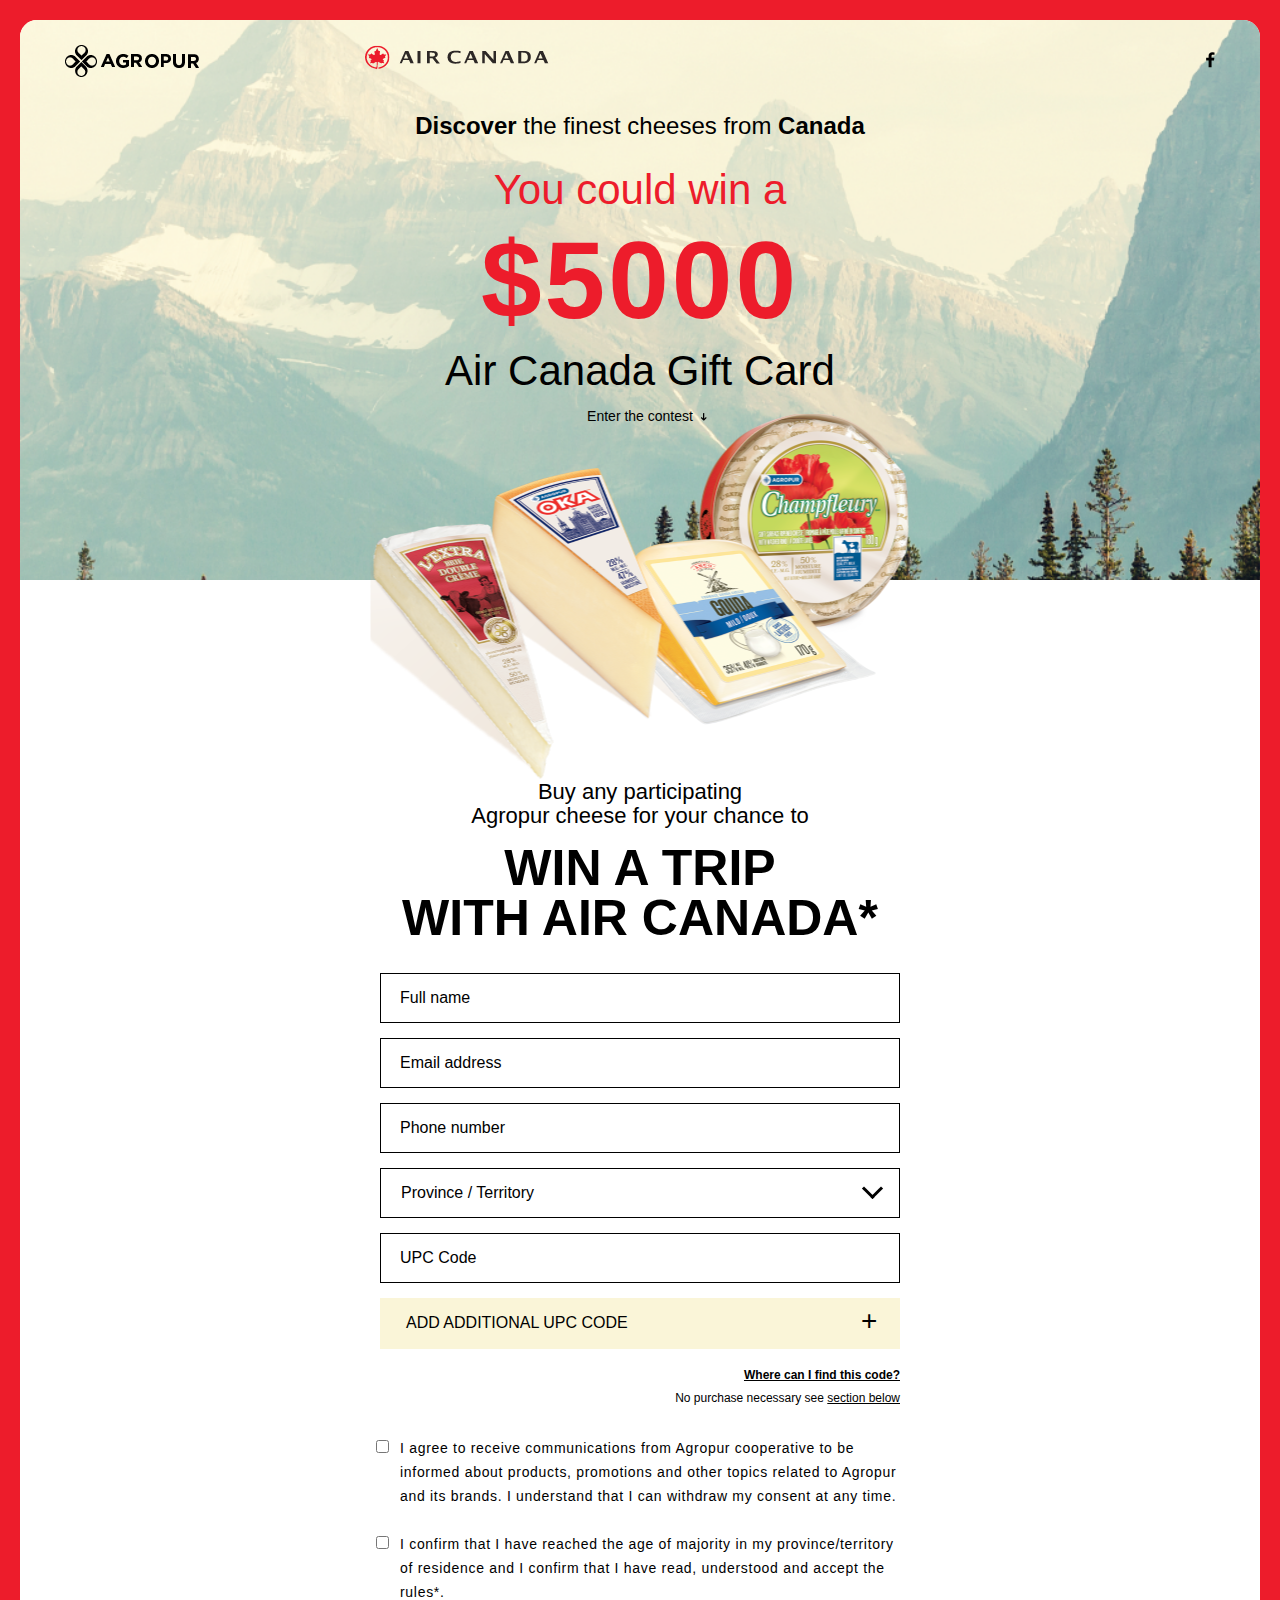
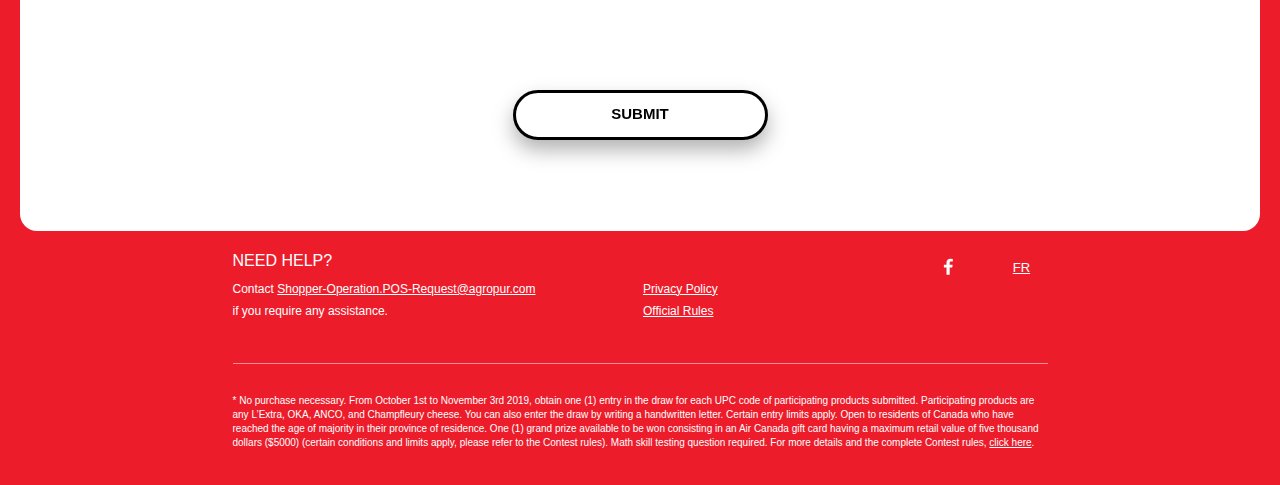
==== index.html @ e72fb613 "init" ====
<!DOCTYPE html>
<html lang="en">
  <head>
  <!-- Global site tag (gtag.js) - Google Analytics -->
  <script async src="https://www.googletagmanager.com/gtag/js?id=UA-141666870-2"></script>
  <script>
    window.dataLayer = window.dataLayer || [];
    function gtag(){dataLayer.push(arguments);}
    gtag('js', new Date());

    gtag('config', 'UA-141666870-2');
  </script>

  <meta charset="utf-8">
  <meta http-equiv="X-UA-Compatible" content="IE=edge"/>
  <meta name="viewport" content="width=device-width, initial-scale=1"/>
  <meta name="description" content="You could win a $5,000 Air Canada Gift Card. Enter the Agropur finest cheeses contest today!">
  <title>Agropur | Finest cheeses - Win an Air Canada Gift Card</title>

  <meta property="og:title" content="You could win a $5,000 Air Canada Gift Card. Enter the Agropur finest cheeses contest today!"/>
  <meta property="og:description" content="Agropur | Finest cheeses - Win an Air Canada Gift Card"/>
  <meta property="og:url" content="">
  <meta property="og:type" content="article"/>
  <meta property="og:site_name" content="Agropur | Finest cheeses - Win an Air Canada Gift Card"/>
  <meta name="twitter:card" content="summary" />

  <link rel="stylesheet" href="../css/app.css"/>
  <link rel="icon" type="image/x-icon" href="../img/favicon.ico?v2"/>

  
  
  
  <script src="https://oss.maxcdn.com/html5shiv/3.7.3/html5shiv.min.js"></script>
  <script src="https://oss.maxcdn.com/respond/1.4.2/respond.min.js"></script>
  <script src="https://www.google.com/recaptcha/api.js?hl=en" async defer></script>
  
</head>


  <body>
    <div class="main container-fluid">
      <section class="hero-banner">
  <header class="header">
  <div class="row">
    <div class="col col-sm col-md-3 first-logo logo-wrap">
      <img src="/img/logo_black.png" alt="">
    </div>

    <div class="col col-sm col-md-3 second-logo logo-wrap">
      <img src="/img/logo.png" alt="">
    </div>

    <div class="col-2 col-sm social">
      <a
        href="https://www.facebook.com/barafromagesagropurcheesebar/"
        target="_blank"
        class="social-link"
      >
        <svg
  width="100%"
  height="100%"
  viewBox="0 0 32 32"
  preserveAspectRatio="xMaxYMax"
>
  <defs>
    <style>
      .white { fill:#fff; fill-rule:evenodd; }
    </style>
  </defs>
  <path d="M20.8,7.9v2.54H19.18c-1.27,0-1.51.56-1.51,1.38v1.82h3l-.41,2.85H17.67v7.29H14.51v-7.3H11.88V13.64h2.63v-2.1c0-2.43,1.6-3.76,3.94-3.76a20.89,20.89,0,0,1,2.35.12Z"/>
</svg>

      </a>
    </div>
  </div>
</header>


  <div class="toggled-wrap">
    <div class="banner-text mx-auto text-center" data-toggle>
      <h4>
        <span>Discover</span>
        the finest cheeses from 
        <span>Canada</span>
      </h4>

      
        <h3>You could win a</h3>
        <h2>$5000</h2>
        <h1>Air Canada Gift Card</h1>
      

      <a href="#contestForm" id="scrollToContest" class="scrollToContest">Enter the contest</a>
    </div>

    <div class="toggled-wrap d-none" data-confirmation>
      <div class="success mx-auto text-center">
        <h2>Thank you!</h2>
        <h3>You are registered for</h3>
        <h3>the contest. Good luck!</h3>

        <a
          href="https://www.cheesebar.ca"
          class="btn agropur-btn submit-btn"
        >discover our products</a>
      </div>
    </div>

  <img class="banner-image" src="/img/cheese.png" alt="">
</section>


      <section class="tagline-container" data-toggle>
  
    <div class="tagline tagline-02">Buy any participating</div>
    <div class="tagline tagline-02 second">Agropur cheese for your chance to</div>
    <div class="tagline tagline-01">win a trip</div>
    <div class="tagline tagline-01">with Air Canada*</div>
  
</section>

      <section class="form-wrapper" data-toggle>
  <div class="form container">
    <form
  id="contestForm"
  name="finestCheesesContestForm"
  class="validate"
  autocomplete="off"
  action="/"
  method="POST"
  data-num-upc-fields-visible="1"
  data-netlify-recaptcha="true"
  data-netlify="true"
>
  
  <fieldset class="form-group col-12 p-md-0">
    <input
      type="text"
      id="fullName"
      name="fullName"
      class="form-control"
      required
    >
    <label class="form-control-placeholder" for="fullName">Full name</label>
  </fieldset>
  

  
  <fieldset class="form-group col-12 p-md-0">
    <input
      type="email"
      id="emailAddress"
      name="emailAddress"
      class="form-control email"
      required
    >
    <label class="form-control-placeholder" for="emailAddress">Email address</label>
  </fieldset>
  

  
  <fieldset class="form-group col-12 p-md-0">
    <input
      type="text"
      id="phoneNumber"
      name="phoneNumber"
      class="form-control"
      pattern="^[\+]?[(]?[0-9]{3}[)]?[-\s\.]?[0-9]{3}[-\s\.]?[0-9]{4,6}$"
      title="Invalid phone number"
      required
    >
    <label class="form-control-placeholder" for="phoneNumber">Phone number</label>
  </fieldset>
  

  
  <fieldset class="form-group col-12 p-md-0 province-name-wrap">
    <select
      id="provinceName"
      name="province"
      class="form-control province-select"
      required
    >
      <option selected="selected" disabled="disabled" value="">
        Province / Territory
      </option>
      <option value="AB">Alberta</option>
      <option value="BC">British Columbia</option>
      <option value="MB">Manitoba</option>
      <option value="NB">New Brunswick</option>
      <option value="NL">Newfoundland and Labrador</option>
      <option value="NS">Nova Scotia</option>
      <option value="ON">Ontario</option>
      <option value="QUE">Québec</option>
      <option value="PE">Prince Edward Island</option>
      <option value="SK">Saskatchewan</option>
      <option value="NT">Northwest Territories</option>
      <option value="NU">Nunavut</option>
      <option value="YT">Yukon</option>
    </select>
  </fieldset>
  

  
  <fieldset class="form-group col-12 p-md-0">
    <input
      type="text"
      id="upcCode0"
      name="upcCode0"
      class="form-control upc-code-input"
      required
      aria-describedby="upcDescription"
    >
    <label
      class="form-control-placeholder"
      for="upcCode0"
    >UPC Code</label>
    <div id="upcDescription" class="sr-only">The UPC code is located on the packaging of your Agropur product as seen in the image below.  The exact location may vary based on the item of purchase. Simply copy all 12 numbers into the entry form.</div>
  </fieldset>
  

  
  <div
    id="additionalUpcContainer"
    class="form-group col-12 p-md-0"
  >
    <fieldset
      class="form-group col-12 p-x-0 mt4 hidden-upc"
      id="hiddenUPC1"
    >
      <input
        type="text"
        id="upcCode1"
        name="upcCode1"
        class="form-control upc-code-input"
        aria-describedby="upcDescription"
      >
      <label
        class="form-control-placeholder"
        for="upcCode1"
      >Add additional UPC code</label>
    </fieldset>
    <fieldset
      class="form-group col-12 p-x-0 mt4 hidden-upc"
      id="hiddenUPC2"
    >
      <input
        type="text"
        id="upcCode2"
        name="upcCode2"
        class="form-control upc-code-input"
        aria-describedby="upcDescription"
      >
      <label
        class="form-control-placeholder"
        for="upcCode2"
      >Add additional UPC code</label>
    </fieldset>
    <fieldset
      class="form-group col-12 p-x-0 mt4 hidden-upc"
      id="hiddenUPC3"
    >
      <input
        type="text"
        id="upcCode3"
        name="upcCode3"
        class="form-control upc-code-input"
        aria-describedby="upcDescription"
      >
      <label
        class="form-control-placeholder"
        for="upcCode3"
      >Add additional UPC code</label>
    </fieldset>
  </div>
  <fieldset
    class="form-group col-12 p-md-0"
    id="addUpcCodeContainer"
  >
    <button
      type="button"
      id="addUpcCode"
      class="btn agropur-btn add-upc-code-btn"
    >
      <span class="label">Add additional UPC code</span>
      <span class="plus-icon">+</span>
    </button>
  </fieldset>
  

  
  <div class="form-group col-12 p-md-0 additional-help">
    <div class="help-message-wrap">
      <div
        tabindex="0"
        class="help-message"
        data-toggle="tooltip"
        data-placement="bottom"
        title="The UPC code is located on the packaging of your Agropur product as seen in the image below.  The exact location may vary based on the item of purchase. Simply copy all 12 numbers into the entry form. <br><div class='text-center pt-3'><img src='../img/upc.png' /></span> "
      >Where can I find this code?</div>
      <div class="purchase">
        No purchase necessary see  <a href="#footer" class="purch-link">section below</a>
      </div>
    </div>
  </div>
  

  
  <div class="captcha-container">
    <div
      id="gRecaptcha"
      class="g-recaptcha"
      data-sitekey="6Lf3IbAUAAAAAP-q4TpZBT5dZRCLkTZSFWK0sGec"
      data-theme="light"
    ></div>
    <div class="captcha-error error-message">
      This field is required
    </div>
  </div>
  

  
  <fieldset class="check-container col-12 px-md-0">
    
    <div class="form-check">
      <input
        type="checkbox"
        id="subscribeCheck"
        name="subscribeCheck"
        value="true"
        class="form-check-input"
      />
      <label class="form-check-label" for="subscribeCheck">
        I agree to receive communications from Agropur cooperative to be informed about products, promotions and other topics related to Agropur and its brands. I understand that I can withdraw my consent at any time.
      </label>
    </div>
    

    
    <div class="form-check">
      <input
        type="checkbox"
        id="rulesCheck"
        name="rulesCheck"
        value="true"
        class="form-check-input"
        required
      />
      <label class="form-check-label" for="rulesCheck">
        I confirm that I have reached the age of majority in my province/territory of residence and I confirm that I have read, understood and accept the rules*.
      </label>
    </div>
    
  </fieldset>
  

  
  <input
    class="hidden"
    type="text"
    id="language"
    name="language"
    value="en"
  />
  

  
  <div class="form-group col-12 p-md-0 submit-entry-container">
    <button
      type="submit"
      id="submitEntry"
      class="btn agropur-btn submit-btn"
    >Submit</button>
  </div>
  
</form>

  </div>
</section>
    </div>

    <footer class="footer-wrapper" id="footer">
  <div class="container-fluid">
    <div class="footer-nav">
      
      <div class="footer-column col-40-percent need-help-col">
        <h2 class="need-help-heading">Need help?</h2>
        <small class="need-help-text">
          <span>Contact <a href="mailto:Shopper-Operation.POS-Request@agropur.com">Shopper-Operation.POS-Request@agropur.com</a></span>
          <div>if you require any assistance.</div>
        </small>
      </div>
      

      
      <div class="footer-column col-40-percent admin-links">
        <ul class="link-list">
          <li class="list-item">
            <a href="https://www.agropur.com/en/privacy-policy?source=cheesebar.ca" class="footer-link" target="_blank">Privacy Policy</a>
          </li>
          <li class="list-item">
            <a href="/files/Reglement_en.pdf" class="footer-link" target="_blank">Official Rules</a>
          </li>
        </ul>
      </div>
      

      
      <div class="footer-column col-20-percent social-col">
        <ul class="link-list social-list">
          <li class="list-item">
            <a
              href="https://www.facebook.com/barafromagesagropurcheesebar/"
              target="_blank"
              class="social-link"
            >
              <svg
  width="100%"
  height="100%"
  viewBox="0 0 32 32"
  preserveAspectRatio="xMaxYMax"
>
  <defs>
    <style>
      .white { fill:#fff; fill-rule:evenodd; }
    </style>
  </defs>
  <path d="M20.8,7.9v2.54H19.18c-1.27,0-1.51.56-1.51,1.38v1.82h3l-.41,2.85H17.67v7.29H14.51v-7.3H11.88V13.64h2.63v-2.1c0-2.43,1.6-3.76,3.94-3.76a20.89,20.89,0,0,1,2.35.12Z"/>
</svg>

            </a>
          </li>
        </ul>

        <ul class="lang-switcher">
          <li>
            <a href="/fr">Fr</a>
          </li>
        </ul>
      </div>
      

    </div>

    <div class="footer-small-print-container">
      <small class="footer-small-print">
        * No purchase necessary. From October 1st to November 3rd 2019, obtain one (1) entry in the draw for each UPC code of participating products submitted. Participating products are any L’Extra, OKA, ANCO, and Champfleury cheese. You can also enter the draw by writing a handwritten letter. Certain entry limits apply. Open to residents of Canada who have reached the age of majority in their province of residence. One (1) grand prize available to be won consisting in an Air Canada gift card having a maximum retail value of five thousand dollars ($5000) (certain conditions and limits apply, please refer to the Contest rules). Math skill testing question required. For more details and the complete Contest rules,  <a href="/files/Reglement_en.pdf">click here</a>.
      </small>
    </div>

  </div>
</footer>


    <script src="../js/vendor.js"></script>
    <script src="../js/app.js"></script>
  </body>
</html>
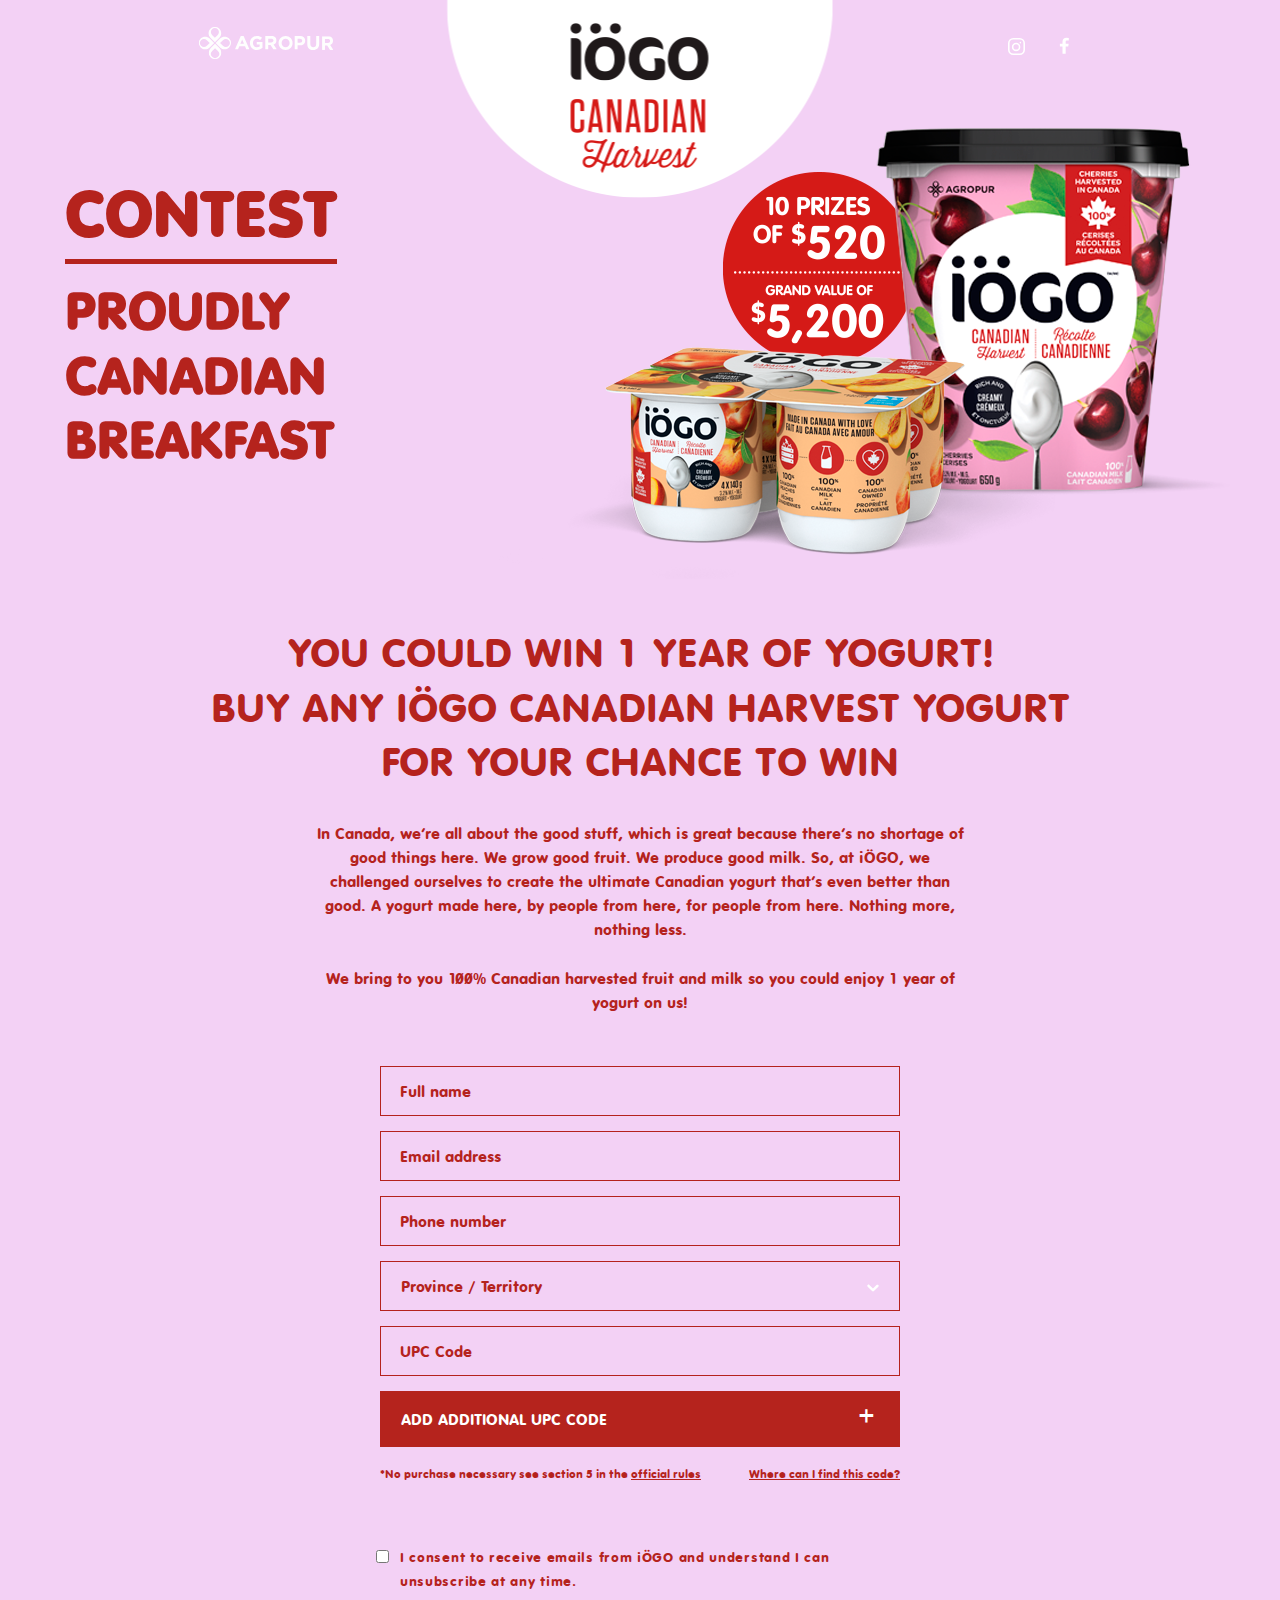
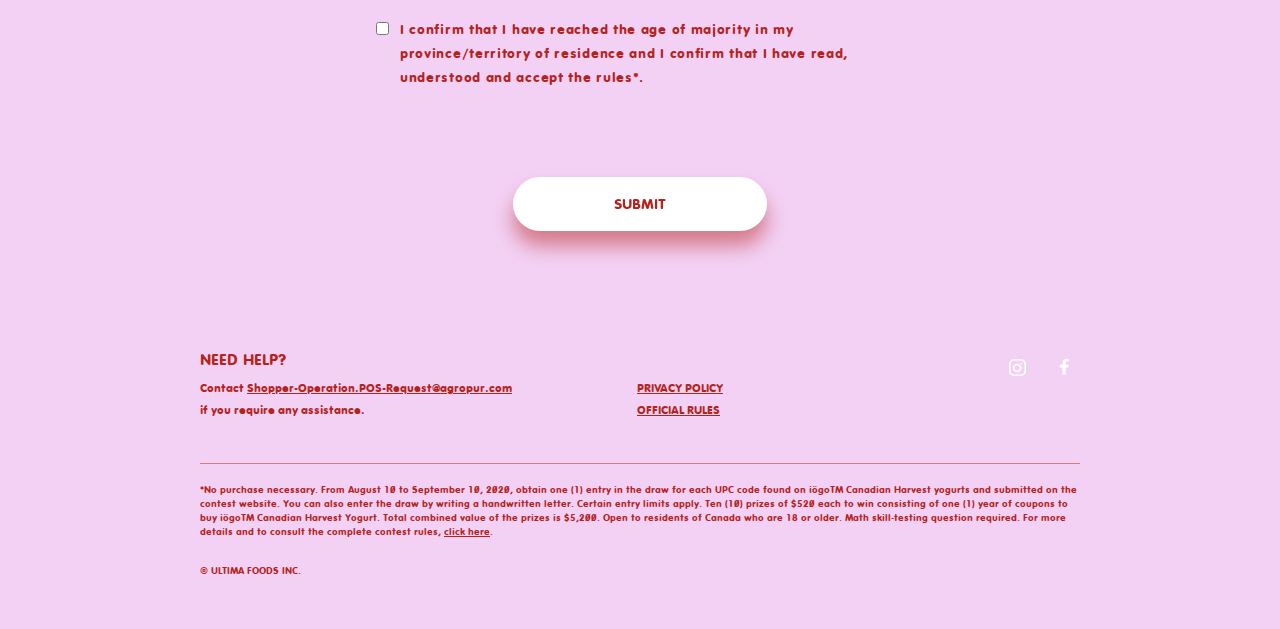
==== commit d8544a3c: "init 2" ====
--- a/index.html
+++ b/index.html
@@ -14,18 +14,18 @@
   <meta charset="utf-8">
   <meta http-equiv="X-UA-Compatible" content="IE=edge"/>
   <meta name="viewport" content="width=device-width, initial-scale=1"/>
-  <meta name="description" content="You could win a $5,000 Air Canada Gift Card. Enter the Agropur finest cheeses contest today!">
-  <title>Agropur | Finest cheeses - Win an Air Canada Gift Card</title>
-
-  <meta property="og:title" content="You could win a $5,000 Air Canada Gift Card. Enter the Agropur finest cheeses contest today!"/>
-  <meta property="og:description" content="Agropur | Finest cheeses - Win an Air Canada Gift Card"/>
+  <meta name="description" content="You could win 1 year of yogurt!">
+  <title>iÖGO Canadian Harvest - Win 1 year of yogurt!</title>
+
+  <meta property="og:title" content="You could win 1 year of yogurt!"/>
+  <meta property="og:description" content="iÖGO Canadian Harvest - Win 1 year of yogurt!"/>
   <meta property="og:url" content="">
   <meta property="og:type" content="article"/>
-  <meta property="og:site_name" content="Agropur | Finest cheeses - Win an Air Canada Gift Card"/>
+  <meta property="og:site_name" content="iÖGO Canadian Harvest - Win 1 year of yogurt!"/>
   <meta name="twitter:card" content="summary" />
 
-  <link rel="stylesheet" href="../css/app.css"/>
-  <link rel="icon" type="image/x-icon" href="../img/favicon.ico?v2"/>
+  <link rel="stylesheet" href="./css/app.css"/>
+  <link rel="icon" type="image/x-icon" href="./img/favicon.ico?v2"/>
 
   
   
@@ -38,25 +38,64 @@
 
 
   <body>
-    <div class="main container-fluid">
-      <section class="hero-banner">
-  <header class="header">
-  <div class="row">
-    <div class="col col-sm col-md-3 first-logo logo-wrap">
-      <img src="/img/logo_black.png" alt="">
-    </div>
-
-    <div class="col col-sm col-md-3 second-logo logo-wrap">
-      <img src="/img/logo.png" alt="">
-    </div>
-
-    <div class="col-2 col-sm social">
-      <a
-        href="https://www.facebook.com/barafromagesagropurcheesebar/"
-        target="_blank"
-        class="social-link"
-      >
+    <section class="header-wrapper">
+  
+  <div class="header-content-wrapper">
+    <div class="content header-content">
+      <div class="logo-agropur">
         <svg
+  width="192"
+  height="46"
+  xmlns="http://www.w3.org/2000/svg"
+  xmlns:xlink="http://www.w3.org/1999/xlink"
+>
+  <defs>
+    <path id="a" d="M.136.034h18.186V22H.136z"/>
+    <path id="c" d="M.085.358h15.8v19.558H.085z"/>
+  </defs>
+  <g fill="none" fill-rule="evenodd">
+    <path d="M43.331 16.636c-3.559-3.515-9.329-3.515-12.887 0L24 23l6.444 6.364c3.558 3.515 9.328 3.515 12.887 0a8.922 8.922 0 0 0 0-12.728m-8.832 10.438L30.375 23l4.124-4.073c2.278-2.25 5.972-2.25 8.25 0a5.71 5.71 0 0 1 0 8.147c-2.278 2.25-5.972 2.25-8.25 0M16.636 2.669c-3.515 3.559-3.515 9.329 0 12.887L23 22l6.364-6.444c3.515-3.559 3.515-9.328 0-12.887a8.922 8.922 0 0 0-12.728 0M27.074 11.5L23 15.625l-4.073-4.124c-2.25-2.278-2.25-5.972 0-8.25a5.71 5.71 0 0 1 8.147 0c2.25 2.278 2.25 5.97 0 8.249M2.669 29.364c3.559 3.515 9.329 3.515 12.887 0L22 23l-6.444-6.364c-3.558-3.515-9.328-3.515-12.887 0a8.921 8.921 0 0 0 0 12.728m8.832-10.438L15.625 23l-4.124 4.073c-2.278 2.25-5.972 2.25-8.25 0a5.71 5.71 0 0 1 0-8.147c2.278-2.25 5.972-2.25 8.25 0" fill="#FEFEFE"/>
+    <g transform="translate(14 24)">
+      <mask id="b" fill="#fff">
+        <use xlink:href="#a"/>
+      </mask>
+      <path d="M15.658 19.335a9.102 9.102 0 0 0 0-12.867L9.23.034l-6.43 6.434a9.102 9.102 0 0 0 0 12.867 9.088 9.088 0 0 0 12.86 0M5.112 10.517L9.23 6.4l4.115 4.118a5.827 5.827 0 0 1 0 8.237 5.818 5.818 0 0 1-8.23 0 5.827 5.827 0 0 1 0-8.237" fill="#FEFEFE" mask="url(#b)"/>
+    </g>
+    <path d="M64.018 13L71.96 31.33a.483.483 0 0 1-.452.671h-3.705l-1.77-4.26h-8.179L56.087 32h-3.595a.483.483 0 0 1-.452-.671L59.982 13h4.036zm.495 11.049l-2.567-6.161-2.572 6.16h5.14zM73 23.055V23C73 17.504 77.183 13 82.904 13c3.402 0 5.453.941 7.422 2.654l-2.317 2.858a.475.475 0 0 1-.67.067c-1.315-1.055-2.57-1.657-4.569-1.657-3.023 0-5.425 2.737-5.425 6.023V23c0 3.538 2.375 6.133 5.722 6.133 1.51 0 2.86-.386 3.912-1.16V25.21h-4.182v-3.673H91v8.397C89.057 31.62 86.385 33 82.93 33 77.05 33 73 28.773 73 23.055M95 13h8.691c2.417 0 4.291.678 5.54 1.926 1.06 1.06 1.63 2.552 1.63 4.344v.055c0 3.065-1.656 4.993-4.075 5.887l4.129 6.033c.22.32-.01.755-.399.755h-3.973l-4.074-6.08h-3.287V32H95V13zm8.418 9.23c2.039 0 3.205-1.086 3.205-2.689v-.054c0-1.79-1.25-2.715-3.285-2.715h-4.156v5.457h4.236zM114 23.055V23c0-5.495 4.22-9.999 10.027-9.999 5.807 0 9.973 4.448 9.973 9.945V23C134 28.498 129.78 33 123.972 33c-5.805 0-9.972-4.449-9.972-9.945m15.672 0V23c0-3.314-2.364-6.077-5.7-6.077-3.332 0-5.644 2.707-5.644 6.023V23c0 3.316 2.364 6.077 5.699 6.077 3.334 0 5.645-2.707 5.645-6.02M137 13h7.743c4.522 0 7.257 2.687 7.257 6.569v.053c0 4.398-3.412 6.678-7.664 6.678h-3.166V32H137V13zm7.473 9.58c2.085 0 3.302-1.249 3.302-2.876v-.055c0-1.873-1.3-2.877-3.384-2.877h-3.221v5.809h3.303zM155 24.253V13h4.292v11.139c0 3.207 1.588 4.867 4.208 4.867 2.621 0 4.207-1.603 4.207-4.727V13H172v11.11c0 5.965-3.315 8.89-8.554 8.89-5.243 0-8.446-2.954-8.446-8.747" fill="#FEFEFE"/>
+    <g transform="translate(176 13)">
+        <mask id="d" fill="#fff">
+          <use xlink:href="#c"/>
+        </mask>
+      <path d="M.085.358h8.582c2.387 0 4.238.698 5.473 1.982 1.046 1.091 1.609 2.628 1.609 4.472v.057c0 3.155-1.635 5.14-4.024 6.06l4.076 6.21c.217.33-.01.777-.394.777h-3.922l-4.026-6.259H4.213v6.26H.085V.357zm8.314 9.5c2.013 0 3.165-1.117 3.165-2.767v-.055c0-1.844-1.236-2.795-3.245-2.795H4.213V9.86H8.4z" fill="#FEFEFE" mask="url(#d)"/>
+    </g>
+  </g>
+</svg>
+
+      </div>
+
+      <img class="hero-logo" src="./img/hero-logo.png" alt="iÖGO Canadian Harvest Logo">
+
+      <div class="hero-nav">
+        <a class="icon-ig" href="https://www.instagram.com/iogocanada" target="_blank">
+          <svg
+  width="100%"
+  height="100%"
+  viewBox="0 0 32 32"
+  preserveAspectRatio="xMaxYMax"
+>
+  <defs>
+    <style>
+      .white{ fill:#fff; }
+    </style>
+  </defs>
+  <path class="white" d="M19.69,8H13.31A5.31,5.31,0,0,0,8,13.31v6.38A5.31,5.31,0,0,0,13.31,25h6.38A5.31,5.31,0,0,0,25,19.69V13.31A5.31,5.31,0,0,0,19.69,8Zm3.72,11.69a3.74,3.74,0,0,1-3.72,3.72H13.31a3.74,3.74,0,0,1-3.72-3.72V13.31a3.74,3.74,0,0,1,3.72-3.72h6.38a3.74,3.74,0,0,1,3.72,3.72Z"/>
+  <path class="white" d="M16.11,12.64a4.25,4.25,0,1,0,4.25,4.25A4.25,4.25,0,0,0,16.11,12.64Zm0,6.9a2.66,2.66,0,1,1,2.66-2.65A2.65,2.65,0,0,1,16.11,19.54Z"/>
+  <circle class="white" cx="20.36" cy="12.64" r="0.77"/>
+</svg>
+
+        </a>
+        <a class="icon-fb" href="https://www.facebook.com/iogo" target="_blank">
+          <svg
   width="100%"
   height="100%"
   viewBox="0 0 32 32"
@@ -67,63 +106,91 @@
       .white { fill:#fff; fill-rule:evenodd; }
     </style>
   </defs>
-  <path d="M20.8,7.9v2.54H19.18c-1.27,0-1.51.56-1.51,1.38v1.82h3l-.41,2.85H17.67v7.29H14.51v-7.3H11.88V13.64h2.63v-2.1c0-2.43,1.6-3.76,3.94-3.76a20.89,20.89,0,0,1,2.35.12Z"/>
+  <path class="white" d="M20.8,7.9v2.54H19.18c-1.27,0-1.51.56-1.51,1.38v1.82h3l-.41,2.85H17.67v7.29H14.51v-7.3H11.88V13.64h2.63v-2.1c0-2.43,1.6-3.76,3.94-3.76a20.89,20.89,0,0,1,2.35.12Z"/>
 </svg>
 
+        </a>
+      </div>
+    </div>
+  </div>
+  
+
+  <div class="content">
+
+    
+    <div
+      class="k-thx-bye d-none"
+      data-confirmation
+    >
+      <h1 class="confirmation-heading">
+        <img
+          class="thank-you-raster"
+          src="./img/hero-thank-you.png"
+          alt="Thank you!"
+        />
+      </h1>
+      <div class="confirmation-subheading">
+        Your inscription is being submitted. Good luck!
+      </div>
+      <a
+        class="agropur-btn discover-cta"
+        href="https://www.iogo.ca/en/canadian-harvest/"
+      >
+        Purchase more iÖGO Canadian Harvest yogurt for even more chances to win
       </a>
     </div>
-  </div>
-</header>
-
-
-  <div class="toggled-wrap">
-    <div class="banner-text mx-auto text-center" data-toggle>
-      <h4>
-        <span>Discover</span>
-        the finest cheeses from 
-        <span>Canada</span>
-      </h4>
-
-      
-        <h3>You could win a</h3>
-        <h2>$5000</h2>
-        <h1>Air Canada Gift Card</h1>
-      
-
-      <a href="#contestForm" id="scrollToContest" class="scrollToContest">Enter the contest</a>
-    </div>
-
-    <div class="toggled-wrap d-none" data-confirmation>
-      <div class="success mx-auto text-center">
-        <h2>Thank you!</h2>
-        <h3>You are registered for</h3>
-        <h3>the contest. Good luck!</h3>
-
-        <a
-          href="https://www.cheesebar.ca"
-          class="btn agropur-btn submit-btn"
-        >discover our products</a>
-      </div>
-    </div>
-
-  <img class="banner-image" src="/img/cheese.png" alt="">
+    
+  </div>
+
+  
+  <div class="products-display">
+    <div data-toggle class="hero-wrapper">
+      <h1 class="hero-heading">
+       <strong>
+          Contest
+        </strong>
+        Proudly Canadian Breakfast
+      </h1>
+    </div>
+    <div class="yogurt-pots-container">
+      <img class="yogurt-pots" src="./img/hero-banner-products.png" alt="Tub of 650g cherry and 4x140g peach flavoured Canadian Harvest yogurt aligned on pink background" />
+    </div>
+  </div>
+  
 </section>
 
 
-      <section class="tagline-container" data-toggle>
-  
-    <div class="tagline tagline-02">Buy any participating</div>
-    <div class="tagline tagline-02 second">Agropur cheese for your chance to</div>
-    <div class="tagline tagline-01">win a trip</div>
-    <div class="tagline tagline-01">with Air Canada*</div>
-  
+    <section class="content tagline-container" data-toggle>
+  <div class="tagline tagline-01">
+    YOU COULD WIN 1 YEAR OF YOGURT!
+  </div>
+  <div class="tagline tagline-02">
+    BUY ANY IÖGO CANADIAN HARVEST YOGURT FOR YOUR CHANCE TO WIN
+  </div>
+  <div class="tagline tagline-03">
+    
+  </div>
+
+  <p class="long-tagline">
+    In Canada, we’re all about the good stuff, which is great because there’s no shortage of good things here. We grow good fruit. We produce good milk. So, at iÖGO, we challenged ourselves to create the ultimate Canadian yogurt that’s even better than good. A yogurt made here, by people from here, for people from here. Nothing more, nothing less.
+  </p>
+  <p class="long-tagline">
+    We bring to you 100% Canadian harvested fruit and milk so you could enjoy 1 year of yogurt on us!
+  </p>
+  <p class="long-tagline long-tagline-01">
+    
+  </p>
+  <p class="long-tagline long-tagline-02">
+    
+  </p>
 </section>
 
-      <section class="form-wrapper" data-toggle>
-  <div class="form container">
-    <form
+
+    <section class="content form-wrapper" data-toggle>
+      <div class="form container">
+        <form
   id="contestForm"
-  name="finestCheesesContestForm"
+  name="olympicContestForm"
   class="validate"
   autocomplete="off"
   action="/"
@@ -174,7 +241,7 @@
   
 
   
-  <fieldset class="form-group col-12 p-md-0 province-name-wrap">
+  <fieldset class="form-group col-12 p-md-0">
     <select
       id="provinceName"
       name="province"
@@ -191,7 +258,6 @@
       <option value="NL">Newfoundland and Labrador</option>
       <option value="NS">Nova Scotia</option>
       <option value="ON">Ontario</option>
-      <option value="QUE">Québec</option>
       <option value="PE">Prince Edward Island</option>
       <option value="SK">Saskatchewan</option>
       <option value="NT">Northwest Territories</option>
@@ -238,7 +304,7 @@
       <label
         class="form-control-placeholder"
         for="upcCode1"
-      >Add additional UPC code</label>
+      >Additional UPC Code #1</label>
     </fieldset>
     <fieldset
       class="form-group col-12 p-x-0 mt4 hidden-upc"
@@ -254,7 +320,7 @@
       <label
         class="form-control-placeholder"
         for="upcCode2"
-      >Add additional UPC code</label>
+      >Additional UPC Code #2</label>
     </fieldset>
     <fieldset
       class="form-group col-12 p-x-0 mt4 hidden-upc"
@@ -270,7 +336,7 @@
       <label
         class="form-control-placeholder"
         for="upcCode3"
-      >Add additional UPC code</label>
+      >Additional UPC Code #3</label>
     </fieldset>
   </div>
   <fieldset
@@ -290,18 +356,20 @@
 
   
   <div class="form-group col-12 p-md-0 additional-help">
-    <div class="help-message-wrap">
-      <div
-        tabindex="0"
-        class="help-message"
-        data-toggle="tooltip"
-        data-placement="bottom"
-        title="The UPC code is located on the packaging of your Agropur product as seen in the image below.  The exact location may vary based on the item of purchase. Simply copy all 12 numbers into the entry form. <br><div class='text-center pt-3'><img src='../img/upc.png' /></span> "
-      >Where can I find this code?</div>
-      <div class="purchase">
-        No purchase necessary see  <a href="#footer" class="purch-link">section below</a>
-      </div>
-    </div>
+    <div
+      id="upcCodeHelp"
+      class="no-purchase-necessary"
+    >
+      *No purchase necessary see section 5 in the
+      <a href="/files/olympic-contest-rules-en.pdf">official rules</a>
+    </div>
+    <div
+      tabindex="0"
+      class="help-message"
+      data-toggle="tooltip"
+      data-placement="bottom"
+      title="The UPC code is located on the packaging of your Agropur product as seen in the image below.  The exact location may vary based on the item of purchase. Simply copy all 12 numbers into the entry form. <br><div class='text-center pt-3'><img src='./img/upc.png' /></span> "
+    >Where can I find this code?</div>
   </div>
   
 
@@ -311,7 +379,7 @@
       id="gRecaptcha"
       class="g-recaptcha"
       data-sitekey="6Lf3IbAUAAAAAP-q4TpZBT5dZRCLkTZSFWK0sGec"
-      data-theme="light"
+      data-theme="clean"
     ></div>
     <div class="captcha-error error-message">
       This field is required
@@ -331,7 +399,7 @@
         class="form-check-input"
       />
       <label class="form-check-label" for="subscribeCheck">
-        I agree to receive communications from Agropur cooperative to be informed about products, promotions and other topics related to Agropur and its brands. I understand that I can withdraw my consent at any time.
+        I consent to receive emails from iÖGO and understand I can unsubscribe at any time.
       </label>
     </div>
     
@@ -369,25 +437,26 @@
     <button
       type="submit"
       id="submitEntry"
-      class="btn agropur-btn submit-btn"
+      class="btn agropur-btn"
     >Submit</button>
   </div>
   
 </form>
 
-  </div>
-</section>
-    </div>
-
-    <footer class="footer-wrapper" id="footer">
-  <div class="container-fluid">
+      </div>
+    </section>
+
+    <footer class="footer-wrapper">
+  <div class="content">
+
     <div class="footer-nav">
+
       
       <div class="footer-column col-40-percent need-help-col">
         <h2 class="need-help-heading">Need help?</h2>
         <small class="need-help-text">
           <span>Contact <a href="mailto:Shopper-Operation.POS-Request@agropur.com">Shopper-Operation.POS-Request@agropur.com</a></span>
-          <div>if you require any assistance.</div>
+          <span>if you require any assistance.</span>
         </small>
       </div>
       
@@ -396,10 +465,10 @@
       <div class="footer-column col-40-percent admin-links">
         <ul class="link-list">
           <li class="list-item">
-            <a href="https://www.agropur.com/en/privacy-policy?source=cheesebar.ca" class="footer-link" target="_blank">Privacy Policy</a>
+            <a href="https://www.olympicdairy.com/privacy" class="footer-link" target="_blank">Privacy Policy</a>
           </li>
           <li class="list-item">
-            <a href="/files/Reglement_en.pdf" class="footer-link" target="_blank">Official Rules</a>
+            <a href="/files/olympic-contest-rules-en.pdf" class="footer-link">Official Rules</a>
           </li>
         </ul>
       </div>
@@ -407,10 +476,34 @@
 
       
       <div class="footer-column col-20-percent social-col">
-        <ul class="link-list social-list">
+        <ul class="link-list">
           <li class="list-item">
             <a
-              href="https://www.facebook.com/barafromagesagropurcheesebar/"
+              href="https://www.instagram.com/iogocanada"
+              target="_blank"
+              class="social-link"
+            >
+              <svg
+  width="100%"
+  height="100%"
+  viewBox="0 0 32 32"
+  preserveAspectRatio="xMaxYMax"
+>
+  <defs>
+    <style>
+      .white{ fill:#fff; }
+    </style>
+  </defs>
+  <path class="white" d="M19.69,8H13.31A5.31,5.31,0,0,0,8,13.31v6.38A5.31,5.31,0,0,0,13.31,25h6.38A5.31,5.31,0,0,0,25,19.69V13.31A5.31,5.31,0,0,0,19.69,8Zm3.72,11.69a3.74,3.74,0,0,1-3.72,3.72H13.31a3.74,3.74,0,0,1-3.72-3.72V13.31a3.74,3.74,0,0,1,3.72-3.72h6.38a3.74,3.74,0,0,1,3.72,3.72Z"/>
+  <path class="white" d="M16.11,12.64a4.25,4.25,0,1,0,4.25,4.25A4.25,4.25,0,0,0,16.11,12.64Zm0,6.9a2.66,2.66,0,1,1,2.66-2.65A2.65,2.65,0,0,1,16.11,19.54Z"/>
+  <circle class="white" cx="20.36" cy="12.64" r="0.77"/>
+</svg>
+
+            </a>
+          </li>
+          <li class="list-item">
+            <a
+              href="https://www.facebook.com/iogo"
               target="_blank"
               class="social-link"
             >
@@ -425,18 +518,12 @@
       .white { fill:#fff; fill-rule:evenodd; }
     </style>
   </defs>
-  <path d="M20.8,7.9v2.54H19.18c-1.27,0-1.51.56-1.51,1.38v1.82h3l-.41,2.85H17.67v7.29H14.51v-7.3H11.88V13.64h2.63v-2.1c0-2.43,1.6-3.76,3.94-3.76a20.89,20.89,0,0,1,2.35.12Z"/>
+  <path class="white" d="M20.8,7.9v2.54H19.18c-1.27,0-1.51.56-1.51,1.38v1.82h3l-.41,2.85H17.67v7.29H14.51v-7.3H11.88V13.64h2.63v-2.1c0-2.43,1.6-3.76,3.94-3.76a20.89,20.89,0,0,1,2.35.12Z"/>
 </svg>
 
             </a>
           </li>
         </ul>
-
-        <ul class="lang-switcher">
-          <li>
-            <a href="/fr">Fr</a>
-          </li>
-        </ul>
       </div>
       
 
@@ -444,15 +531,18 @@
 
     <div class="footer-small-print-container">
       <small class="footer-small-print">
-        * No purchase necessary. From October 1st to November 3rd 2019, obtain one (1) entry in the draw for each UPC code of participating products submitted. Participating products are any L’Extra, OKA, ANCO, and Champfleury cheese. You can also enter the draw by writing a handwritten letter. Certain entry limits apply. Open to residents of Canada who have reached the age of majority in their province of residence. One (1) grand prize available to be won consisting in an Air Canada gift card having a maximum retail value of five thousand dollars ($5000) (certain conditions and limits apply, please refer to the Contest rules). Math skill testing question required. For more details and the complete Contest rules,  <a href="/files/Reglement_en.pdf">click here</a>.
+         *No purchase necessary. From August 10 to September 10, 2020, obtain one (1) entry in the draw for each UPC code found on iögoTM Canadian Harvest yogurts and submitted on the contest website. You can also enter the draw by writing a handwritten letter. Certain entry limits apply. Ten (10) prizes of $520 each to win consisting of one (1) year of coupons to buy iögoTM Canadian Harvest Yogurt. Total combined value of the prizes is $5,200. Open to residents of Canada who are 18 or older. Math skill-testing question required. For more details and to consult the complete contest rules, <a href="/files/olympic-contest-rules-en.pdf">click here</a>.
       </small>
+      <small class="footer-copyrights">
+        ® Ultima Foods Inc.
+      </small>
     </div>
 
   </div>
 </footer>
 
 
-    <script src="../js/vendor.js"></script>
-    <script src="../js/app.js"></script>
+    <script src="./js/vendor.js"></script>
+    <script src="./js/app.js"></script>
   </body>
 </html>
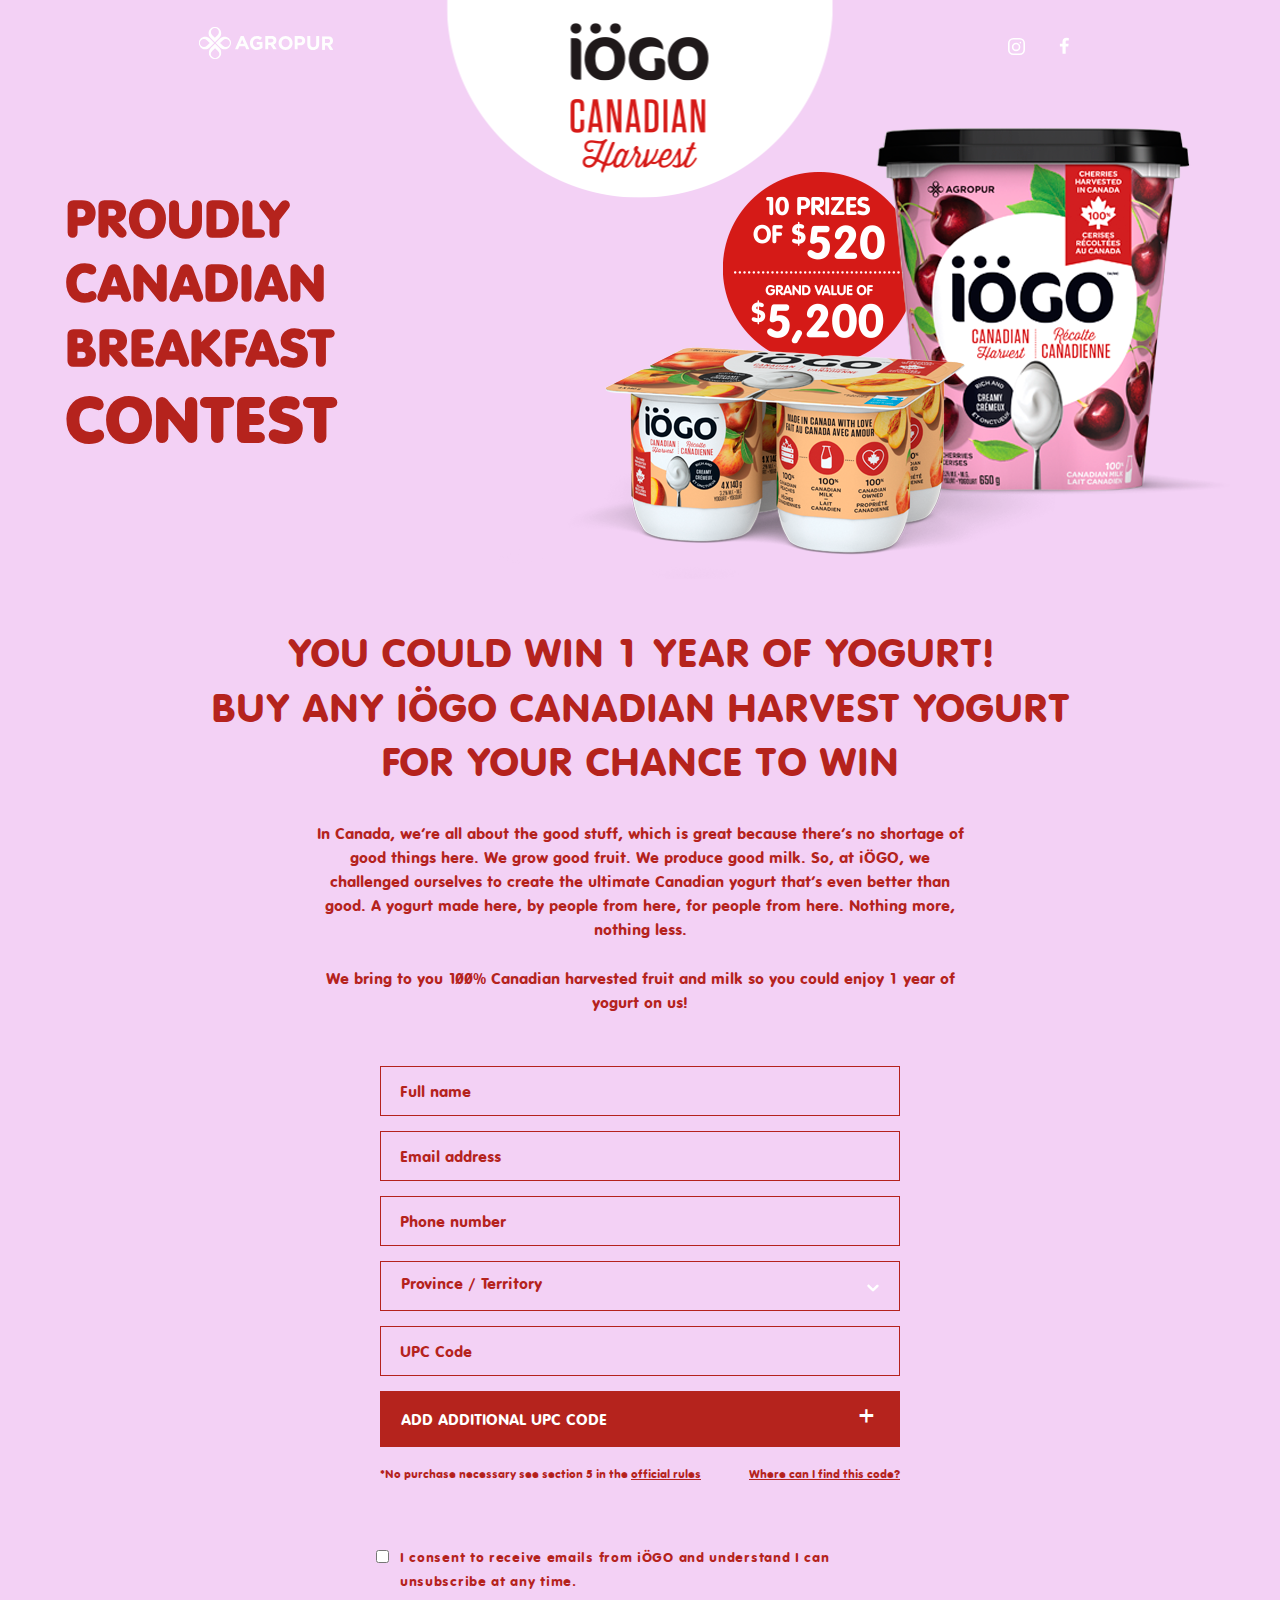
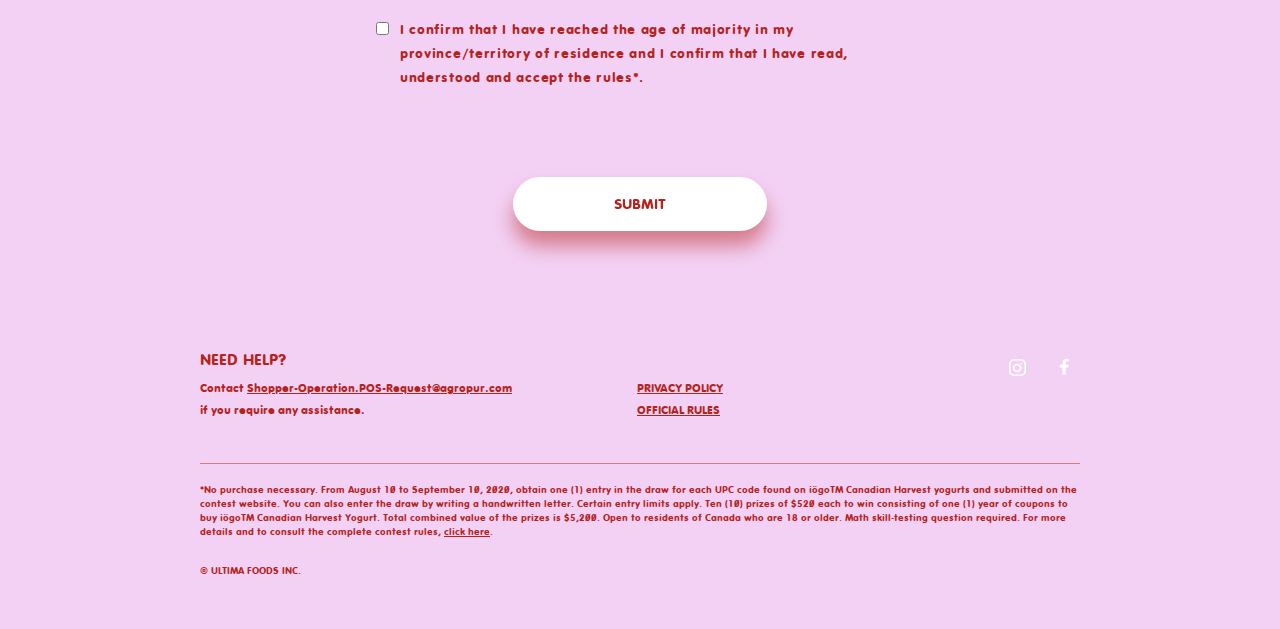
==== commit 3af32beb: "update =)" ====
--- a/index.html
+++ b/index.html
@@ -27,19 +27,19 @@
   <link rel="stylesheet" href="./css/app.css"/>
   <link rel="icon" type="image/x-icon" href="./img/favicon.ico?v2"/>
 
-  
-  
-  
+
+
+
   <script src="https://oss.maxcdn.com/html5shiv/3.7.3/html5shiv.min.js"></script>
   <script src="https://oss.maxcdn.com/respond/1.4.2/respond.min.js"></script>
   <script src="https://www.google.com/recaptcha/api.js?hl=en" async defer></script>
-  
+
 </head>
 
 
   <body>
     <section class="header-wrapper">
-  
+
   <div class="header-content-wrapper">
     <div class="content header-content">
       <div class="logo-agropur">
@@ -113,11 +113,11 @@
       </div>
     </div>
   </div>
-  
+
 
   <div class="content">
 
-    
+
     <div
       class="k-thx-bye d-none"
       data-confirmation
@@ -125,7 +125,7 @@
       <h1 class="confirmation-heading">
         <img
           class="thank-you-raster"
-          src="./img/hero-thank-you.png"
+          src="./img/hero-thank-you1.png"
           alt="Thank you!"
         />
       </h1>
@@ -139,24 +139,24 @@
         Purchase more iÖGO Canadian Harvest yogurt for even more chances to win
       </a>
     </div>
-    
-  </div>
-
-  
+
+  </div>
+
+
   <div class="products-display">
     <div data-toggle class="hero-wrapper">
       <h1 class="hero-heading">
-       <strong>
+        Proudly Canadian Breakfast
+         <strong>
           Contest
         </strong>
-        Proudly Canadian Breakfast
       </h1>
     </div>
     <div class="yogurt-pots-container">
       <img class="yogurt-pots" src="./img/hero-banner-products.png" alt="Tub of 650g cherry and 4x140g peach flavoured Canadian Harvest yogurt aligned on pink background" />
     </div>
   </div>
-  
+
 </section>
 
 
@@ -168,7 +168,7 @@
     BUY ANY IÖGO CANADIAN HARVEST YOGURT FOR YOUR CHANCE TO WIN
   </div>
   <div class="tagline tagline-03">
-    
+
   </div>
 
   <p class="long-tagline">
@@ -178,10 +178,10 @@
     We bring to you 100% Canadian harvested fruit and milk so you could enjoy 1 year of yogurt on us!
   </p>
   <p class="long-tagline long-tagline-01">
-    
+
   </p>
   <p class="long-tagline long-tagline-02">
-    
+
   </p>
 </section>
 
@@ -199,7 +199,7 @@
   data-netlify-recaptcha="true"
   data-netlify="true"
 >
-  
+
   <fieldset class="form-group col-12 p-md-0">
     <input
       type="text"
@@ -210,9 +210,9 @@
     >
     <label class="form-control-placeholder" for="fullName">Full name</label>
   </fieldset>
-  
-
-  
+
+
+
   <fieldset class="form-group col-12 p-md-0">
     <input
       type="email"
@@ -223,9 +223,9 @@
     >
     <label class="form-control-placeholder" for="emailAddress">Email address</label>
   </fieldset>
-  
-
-  
+
+
+
   <fieldset class="form-group col-12 p-md-0">
     <input
       type="text"
@@ -238,9 +238,9 @@
     >
     <label class="form-control-placeholder" for="phoneNumber">Phone number</label>
   </fieldset>
-  
-
-  
+
+
+
   <fieldset class="form-group col-12 p-md-0">
     <select
       id="provinceName"
@@ -263,11 +263,12 @@
       <option value="NT">Northwest Territories</option>
       <option value="NU">Nunavut</option>
       <option value="YT">Yukon</option>
+      <option value="QC">Quebec</option>
     </select>
   </fieldset>
-  
-
-  
+
+
+
   <fieldset class="form-group col-12 p-md-0">
     <input
       type="text"
@@ -281,11 +282,11 @@
       class="form-control-placeholder"
       for="upcCode0"
     >UPC Code</label>
-    <div id="upcDescription" class="sr-only">The UPC code is located on the packaging of your Agropur product as seen in the image below.  The exact location may vary based on the item of purchase. Simply copy all 12 numbers into the entry form.</div>
-  </fieldset>
-  
-
-  
+    <div id="upcDescription" class="sr-only">The UPC code is located on the packaging of your iögo Canadian Harvest product as seen in the image below.  The exact location may vary based on the item of purchase. Simply copy all 12 numbers into the entry form.</div>
+  </fieldset>
+
+
+
   <div
     id="additionalUpcContainer"
     class="form-group col-12 p-md-0"
@@ -352,9 +353,9 @@
       <span class="plus-icon">+</span>
     </button>
   </fieldset>
-  
-
-  
+
+
+
   <div class="form-group col-12 p-md-0 additional-help">
     <div
       id="upcCodeHelp"
@@ -368,12 +369,12 @@
       class="help-message"
       data-toggle="tooltip"
       data-placement="bottom"
-      title="The UPC code is located on the packaging of your Agropur product as seen in the image below.  The exact location may vary based on the item of purchase. Simply copy all 12 numbers into the entry form. <br><div class='text-center pt-3'><img src='./img/upc.png' /></span> "
+      title="The UPC code is located on the packaging of your iögo Canadian Harvest product as seen in the image below.  The exact location may vary based on the item of purchase. Simply copy all 12 numbers into the entry form. <br><div class='text-center pt-3'><img src='./img/upc.png' /></span> "
     >Where can I find this code?</div>
   </div>
-  
-
-  
+
+
+
   <div class="captcha-container">
     <div
       id="gRecaptcha"
@@ -385,11 +386,11 @@
       This field is required
     </div>
   </div>
-  
-
-  
+
+
+
   <fieldset class="check-container col-12 px-md-0">
-    
+
     <div class="form-check">
       <input
         type="checkbox"
@@ -402,9 +403,9 @@
         I consent to receive emails from iÖGO and understand I can unsubscribe at any time.
       </label>
     </div>
-    
-
-    
+
+
+
     <div class="form-check">
       <input
         type="checkbox"
@@ -418,11 +419,11 @@
         I confirm that I have reached the age of majority in my province/territory of residence and I confirm that I have read, understood and accept the rules*.
       </label>
     </div>
-    
-  </fieldset>
-  
-
-  
+
+  </fieldset>
+
+
+
   <input
     class="hidden"
     type="text"
@@ -430,9 +431,9 @@
     name="language"
     value="en"
   />
-  
-
-  
+
+
+
   <div class="form-group col-12 p-md-0 submit-entry-container">
     <button
       type="submit"
@@ -440,7 +441,7 @@
       class="btn agropur-btn"
     >Submit</button>
   </div>
-  
+
 </form>
 
       </div>
@@ -451,7 +452,7 @@
 
     <div class="footer-nav">
 
-      
+
       <div class="footer-column col-40-percent need-help-col">
         <h2 class="need-help-heading">Need help?</h2>
         <small class="need-help-text">
@@ -459,22 +460,22 @@
           <span>if you require any assistance.</span>
         </small>
       </div>
-      
-
-      
+
+
+
       <div class="footer-column col-40-percent admin-links">
         <ul class="link-list">
           <li class="list-item">
-            <a href="https://www.olympicdairy.com/privacy" class="footer-link" target="_blank">Privacy Policy</a>
+            <a href="https://www.iogo.ca/en/privacy-policy/" class="footer-link" target="_blank">Privacy Policy</a>
           </li>
           <li class="list-item">
             <a href="/files/olympic-contest-rules-en.pdf" class="footer-link">Official Rules</a>
           </li>
         </ul>
       </div>
-      
-
-      
+
+
+
       <div class="footer-column col-20-percent social-col">
         <ul class="link-list">
           <li class="list-item">
@@ -525,7 +526,7 @@
           </li>
         </ul>
       </div>
-      
+
 
     </div>
 
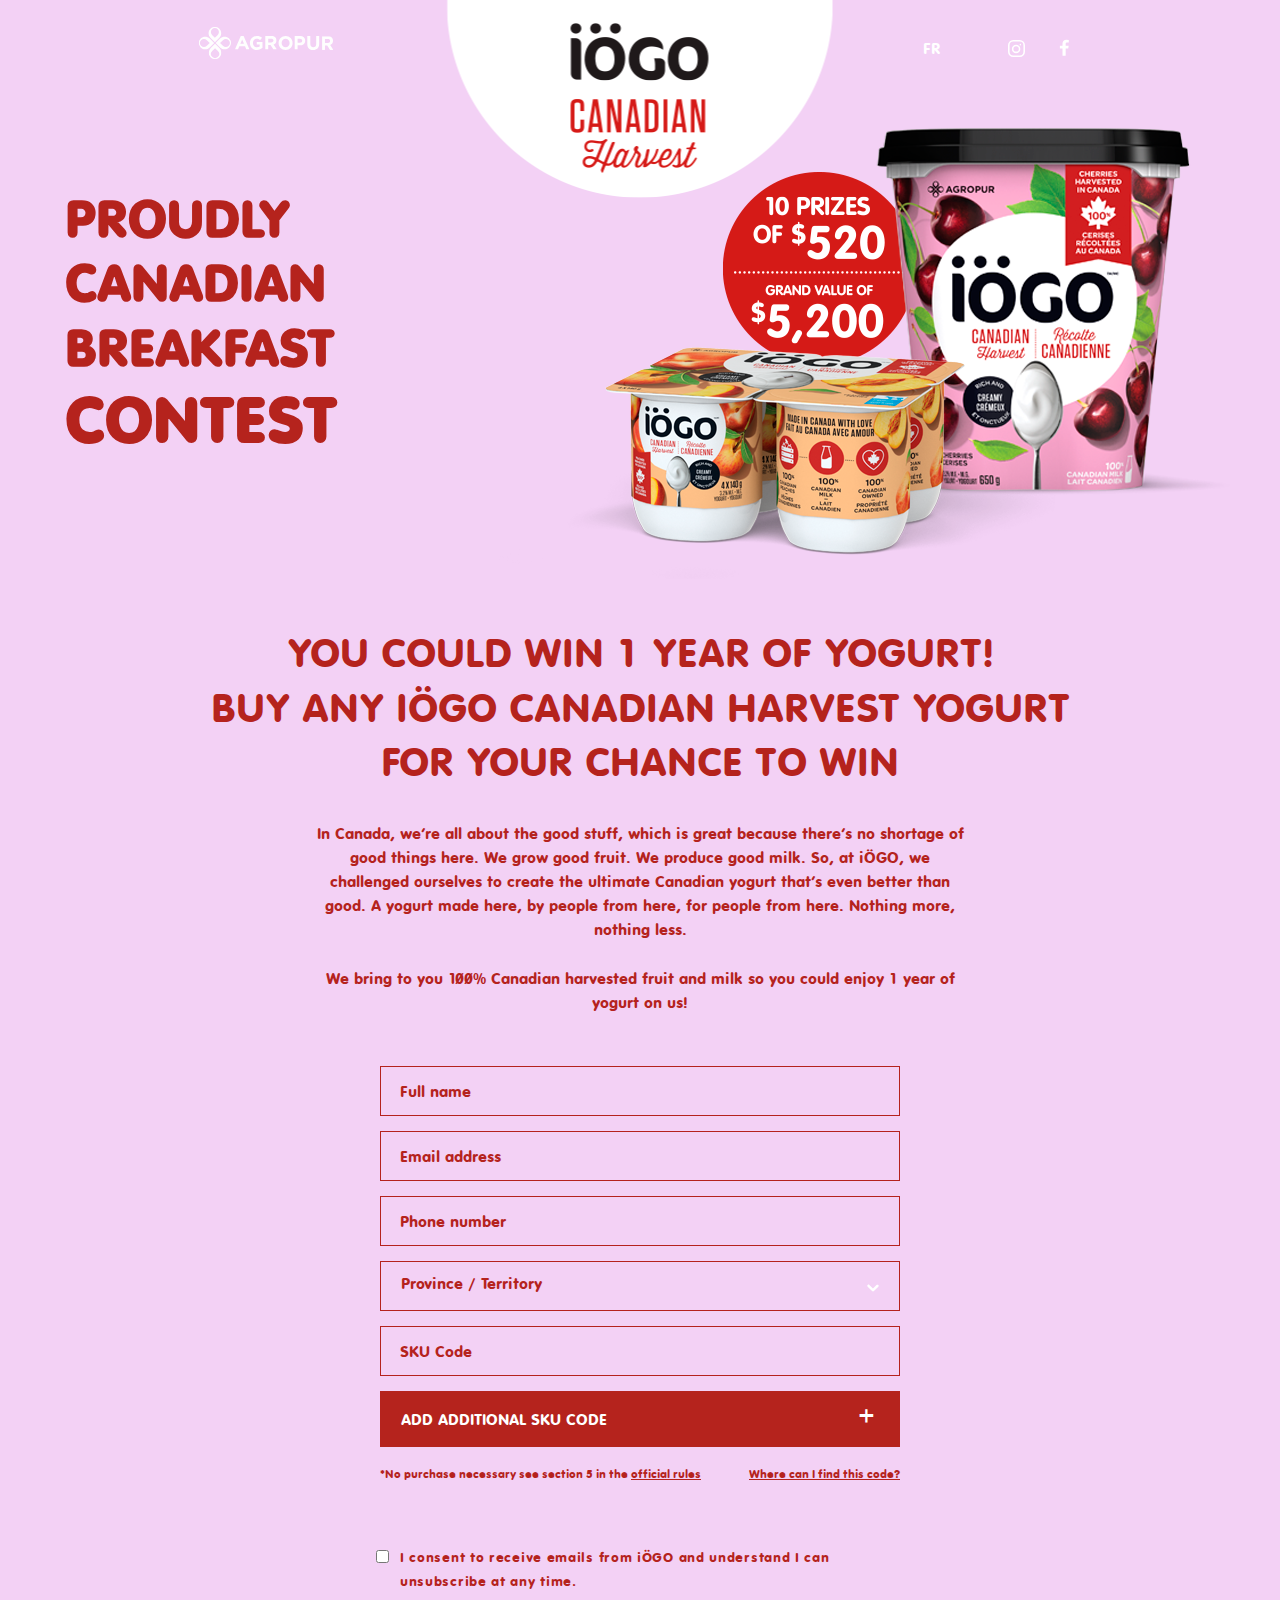
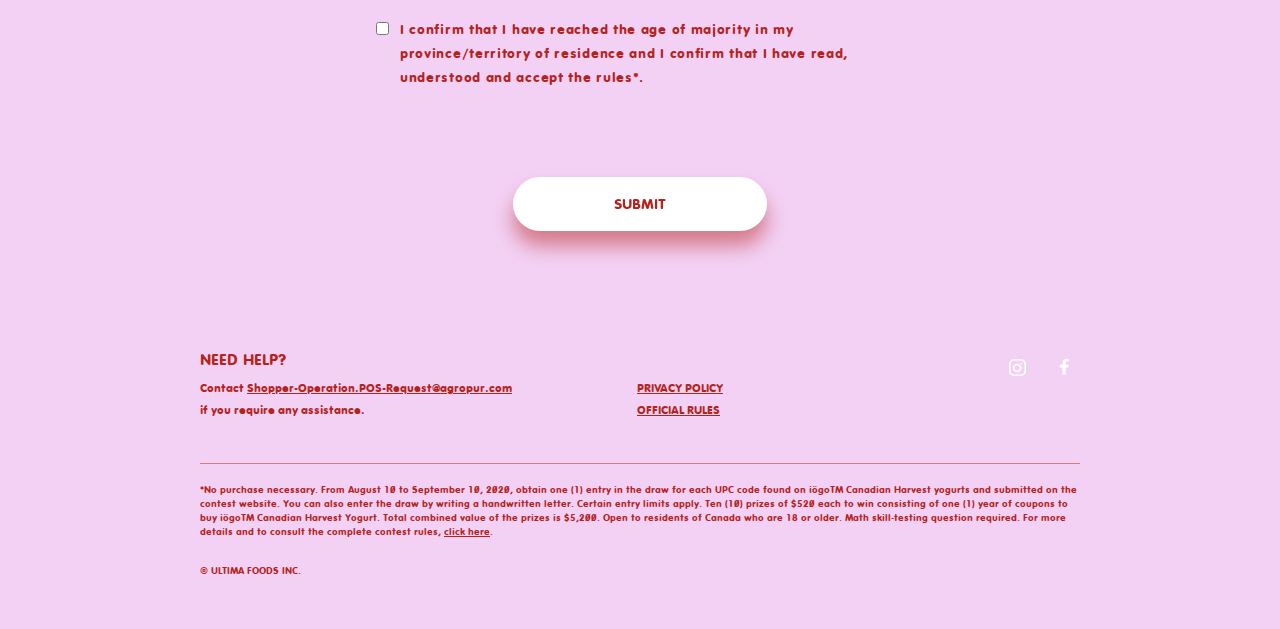
==== commit f0cde14c: "updated =)" ====
--- a/index.html
+++ b/index.html
@@ -27,19 +27,19 @@
   <link rel="stylesheet" href="./css/app.css"/>
   <link rel="icon" type="image/x-icon" href="./img/favicon.ico?v2"/>
 
-
-
-
+  
+  
+  
   <script src="https://oss.maxcdn.com/html5shiv/3.7.3/html5shiv.min.js"></script>
   <script src="https://oss.maxcdn.com/respond/1.4.2/respond.min.js"></script>
   <script src="https://www.google.com/recaptcha/api.js?hl=en" async defer></script>
-
+  
 </head>
 
 
   <body>
     <section class="header-wrapper">
-
+  
   <div class="header-content-wrapper">
     <div class="content header-content">
       <div class="logo-agropur">
@@ -73,9 +73,14 @@
 
       </div>
 
-      <img class="hero-logo" src="./img/hero-logo.png" alt="iÖGO Canadian Harvest Logo">
+       <a href="https://www.iogo.ca/en/canadian-harvest">
+          <img class="hero-logo" src="./img/hero-logo.png" alt="iÖGO Canadian Harvest Logo">
+        </a>
 
       <div class="hero-nav">
+        <a class="text-link" href="/fr">
+          FR
+        </a>
         <a class="icon-ig" href="https://www.instagram.com/iogocanada" target="_blank">
           <svg
   width="100%"
@@ -113,11 +118,11 @@
       </div>
     </div>
   </div>
-
+  
 
   <div class="content">
 
-
+    
     <div
       class="k-thx-bye d-none"
       data-confirmation
@@ -139,10 +144,10 @@
         Purchase more iÖGO Canadian Harvest yogurt for even more chances to win
       </a>
     </div>
-
-  </div>
-
-
+    
+  </div>
+
+  
   <div class="products-display">
     <div data-toggle class="hero-wrapper">
       <h1 class="hero-heading">
@@ -156,7 +161,7 @@
       <img class="yogurt-pots" src="./img/hero-banner-products.png" alt="Tub of 650g cherry and 4x140g peach flavoured Canadian Harvest yogurt aligned on pink background" />
     </div>
   </div>
-
+  
 </section>
 
 
@@ -168,7 +173,7 @@
     BUY ANY IÖGO CANADIAN HARVEST YOGURT FOR YOUR CHANCE TO WIN
   </div>
   <div class="tagline tagline-03">
-
+    
   </div>
 
   <p class="long-tagline">
@@ -178,10 +183,10 @@
     We bring to you 100% Canadian harvested fruit and milk so you could enjoy 1 year of yogurt on us!
   </p>
   <p class="long-tagline long-tagline-01">
-
+    
   </p>
   <p class="long-tagline long-tagline-02">
-
+    
   </p>
 </section>
 
@@ -199,7 +204,7 @@
   data-netlify-recaptcha="true"
   data-netlify="true"
 >
-
+  
   <fieldset class="form-group col-12 p-md-0">
     <input
       type="text"
@@ -210,9 +215,9 @@
     >
     <label class="form-control-placeholder" for="fullName">Full name</label>
   </fieldset>
-
-
-
+  
+
+  
   <fieldset class="form-group col-12 p-md-0">
     <input
       type="email"
@@ -223,9 +228,9 @@
     >
     <label class="form-control-placeholder" for="emailAddress">Email address</label>
   </fieldset>
-
-
-
+  
+
+  
   <fieldset class="form-group col-12 p-md-0">
     <input
       type="text"
@@ -238,16 +243,11 @@
     >
     <label class="form-control-placeholder" for="phoneNumber">Phone number</label>
   </fieldset>
-
-
-
+  
+
+  
   <fieldset class="form-group col-12 p-md-0">
-    <select
-      id="provinceName"
-      name="province"
-      class="form-control province-select"
-      required
-    >
+    <select id="provinceName" name="province" class="form-control province-select" required>
       <option selected="selected" disabled="disabled" value="">
         Province / Territory
       </option>
@@ -266,9 +266,9 @@
       <option value="QC">Quebec</option>
     </select>
   </fieldset>
-
-
-
+  
+
+  
   <fieldset class="form-group col-12 p-md-0">
     <input
       type="text"
@@ -281,12 +281,12 @@
     <label
       class="form-control-placeholder"
       for="upcCode0"
-    >UPC Code</label>
-    <div id="upcDescription" class="sr-only">The UPC code is located on the packaging of your iögo Canadian Harvest product as seen in the image below.  The exact location may vary based on the item of purchase. Simply copy all 12 numbers into the entry form.</div>
-  </fieldset>
-
-
-
+    >SKU Code</label>
+    <div id="upcDescription" class="sr-only">The SKU code is located on the packaging of your iögo Canadian Harvest product as seen in the image below.  The exact location may vary based on the item of purchase. Simply copy all 12 numbers into the entry form.</div>
+  </fieldset>
+  
+
+  
   <div
     id="additionalUpcContainer"
     class="form-group col-12 p-md-0"
@@ -305,7 +305,7 @@
       <label
         class="form-control-placeholder"
         for="upcCode1"
-      >Additional UPC Code #1</label>
+      >Additional SKU Code #1</label>
     </fieldset>
     <fieldset
       class="form-group col-12 p-x-0 mt4 hidden-upc"
@@ -321,7 +321,7 @@
       <label
         class="form-control-placeholder"
         for="upcCode2"
-      >Additional UPC Code #2</label>
+      >Additional SKU Code #2</label>
     </fieldset>
     <fieldset
       class="form-group col-12 p-x-0 mt4 hidden-upc"
@@ -337,7 +337,7 @@
       <label
         class="form-control-placeholder"
         for="upcCode3"
-      >Additional UPC Code #3</label>
+      >Additional SKU Code #3</label>
     </fieldset>
   </div>
   <fieldset
@@ -349,13 +349,13 @@
       id="addUpcCode"
       class="btn agropur-btn add-upc-code-btn"
     >
-      <span class="label">Add additional UPC code</span>
+      <span class="label">Add additional SKU code</span>
       <span class="plus-icon">+</span>
     </button>
   </fieldset>
-
-
-
+  
+
+  
   <div class="form-group col-12 p-md-0 additional-help">
     <div
       id="upcCodeHelp"
@@ -369,12 +369,12 @@
       class="help-message"
       data-toggle="tooltip"
       data-placement="bottom"
-      title="The UPC code is located on the packaging of your iögo Canadian Harvest product as seen in the image below.  The exact location may vary based on the item of purchase. Simply copy all 12 numbers into the entry form. <br><div class='text-center pt-3'><img src='./img/upc.png' /></span> "
+      title="The SKU code is located on the packaging of your iögo Canadian Harvest product as seen in the image below.  The exact location may vary based on the item of purchase. Simply copy all 12 numbers into the entry form. <br><div class='text-center pt-3'><img src='./img/upc.png' /></span> "
     >Where can I find this code?</div>
   </div>
-
-
-
+  
+
+  
   <div class="captcha-container">
     <div
       id="gRecaptcha"
@@ -386,11 +386,11 @@
       This field is required
     </div>
   </div>
-
-
-
+  
+
+  
   <fieldset class="check-container col-12 px-md-0">
-
+    
     <div class="form-check">
       <input
         type="checkbox"
@@ -403,9 +403,9 @@
         I consent to receive emails from iÖGO and understand I can unsubscribe at any time.
       </label>
     </div>
-
-
-
+    
+
+    
     <div class="form-check">
       <input
         type="checkbox"
@@ -419,11 +419,11 @@
         I confirm that I have reached the age of majority in my province/territory of residence and I confirm that I have read, understood and accept the rules*.
       </label>
     </div>
-
-  </fieldset>
-
-
-
+    
+  </fieldset>
+  
+
+  
   <input
     class="hidden"
     type="text"
@@ -431,9 +431,9 @@
     name="language"
     value="en"
   />
-
-
-
+  
+
+  
   <div class="form-group col-12 p-md-0 submit-entry-container">
     <button
       type="submit"
@@ -441,7 +441,7 @@
       class="btn agropur-btn"
     >Submit</button>
   </div>
-
+  
 </form>
 
       </div>
@@ -452,7 +452,7 @@
 
     <div class="footer-nav">
 
-
+      
       <div class="footer-column col-40-percent need-help-col">
         <h2 class="need-help-heading">Need help?</h2>
         <small class="need-help-text">
@@ -460,9 +460,9 @@
           <span>if you require any assistance.</span>
         </small>
       </div>
-
-
-
+      
+
+      
       <div class="footer-column col-40-percent admin-links">
         <ul class="link-list">
           <li class="list-item">
@@ -473,9 +473,9 @@
           </li>
         </ul>
       </div>
-
-
-
+      
+
+      
       <div class="footer-column col-20-percent social-col">
         <ul class="link-list">
           <li class="list-item">
@@ -526,7 +526,7 @@
           </li>
         </ul>
       </div>
-
+      
 
     </div>
 
